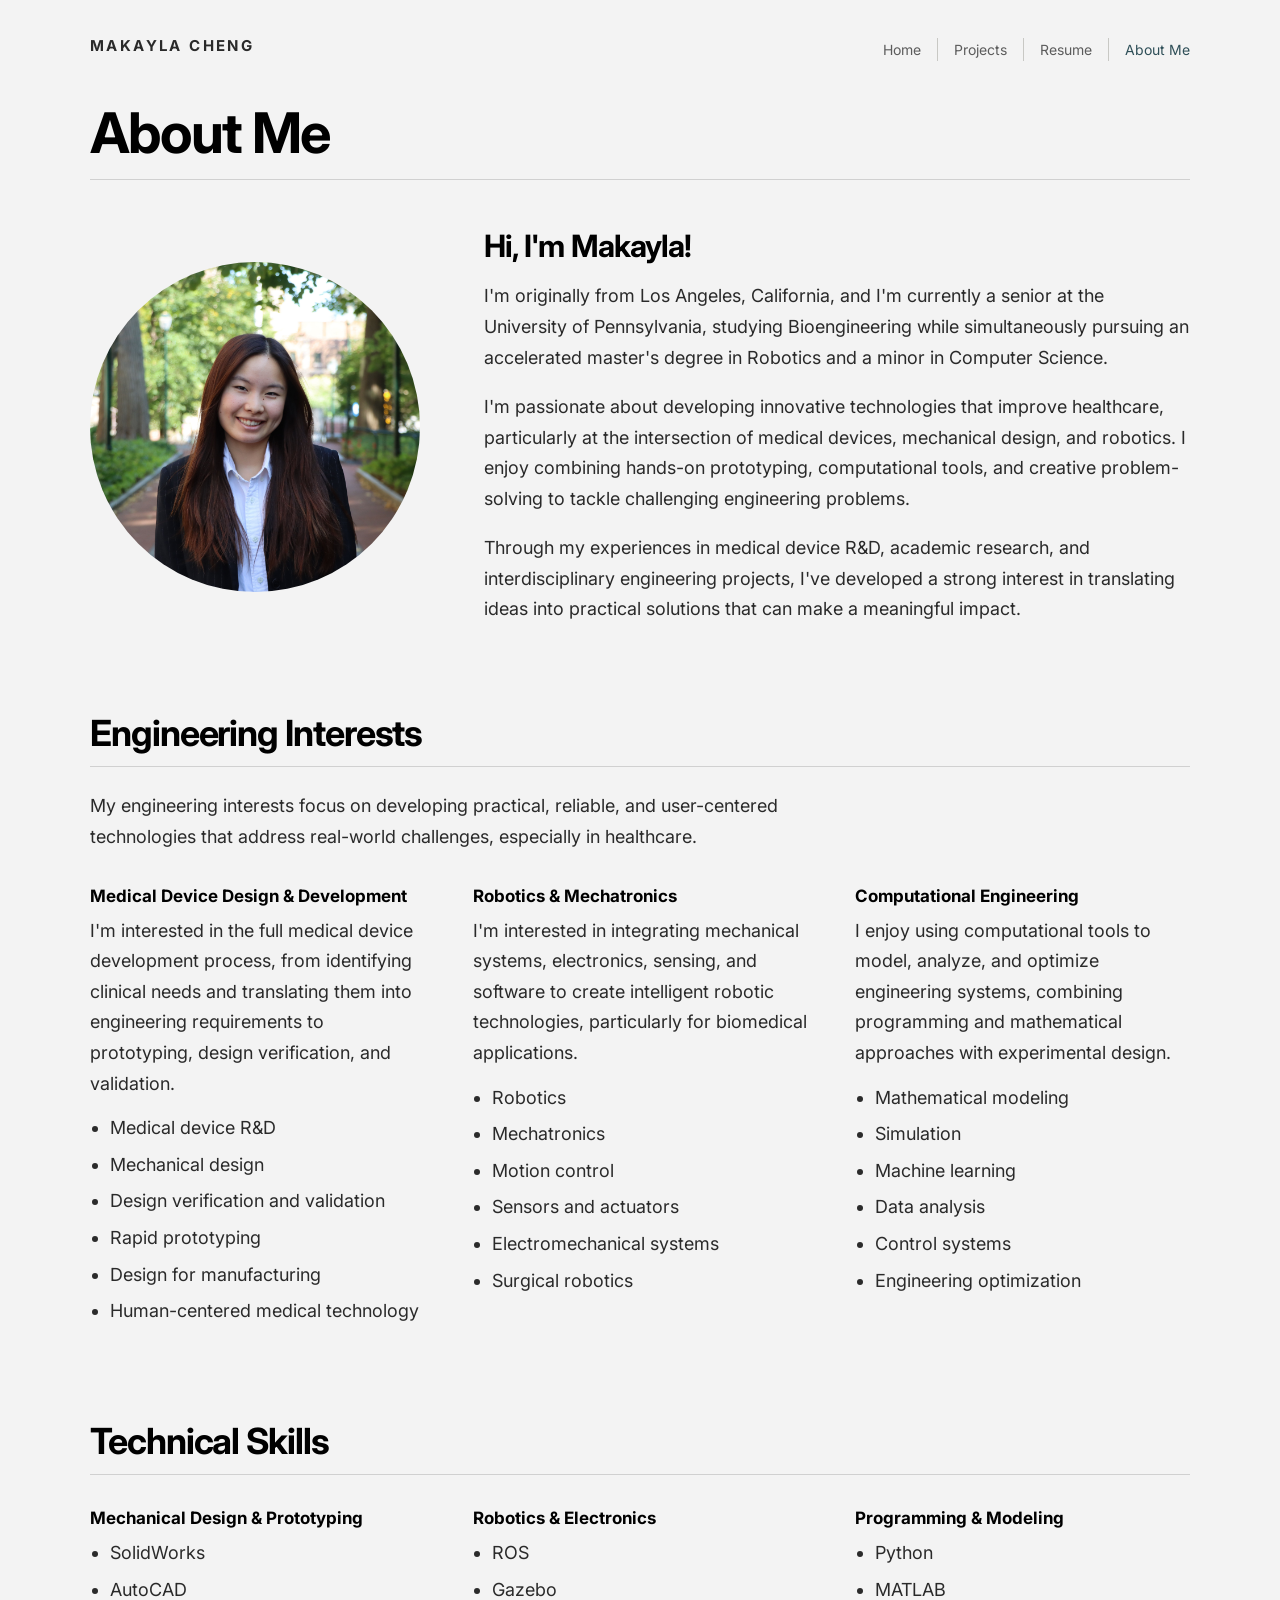
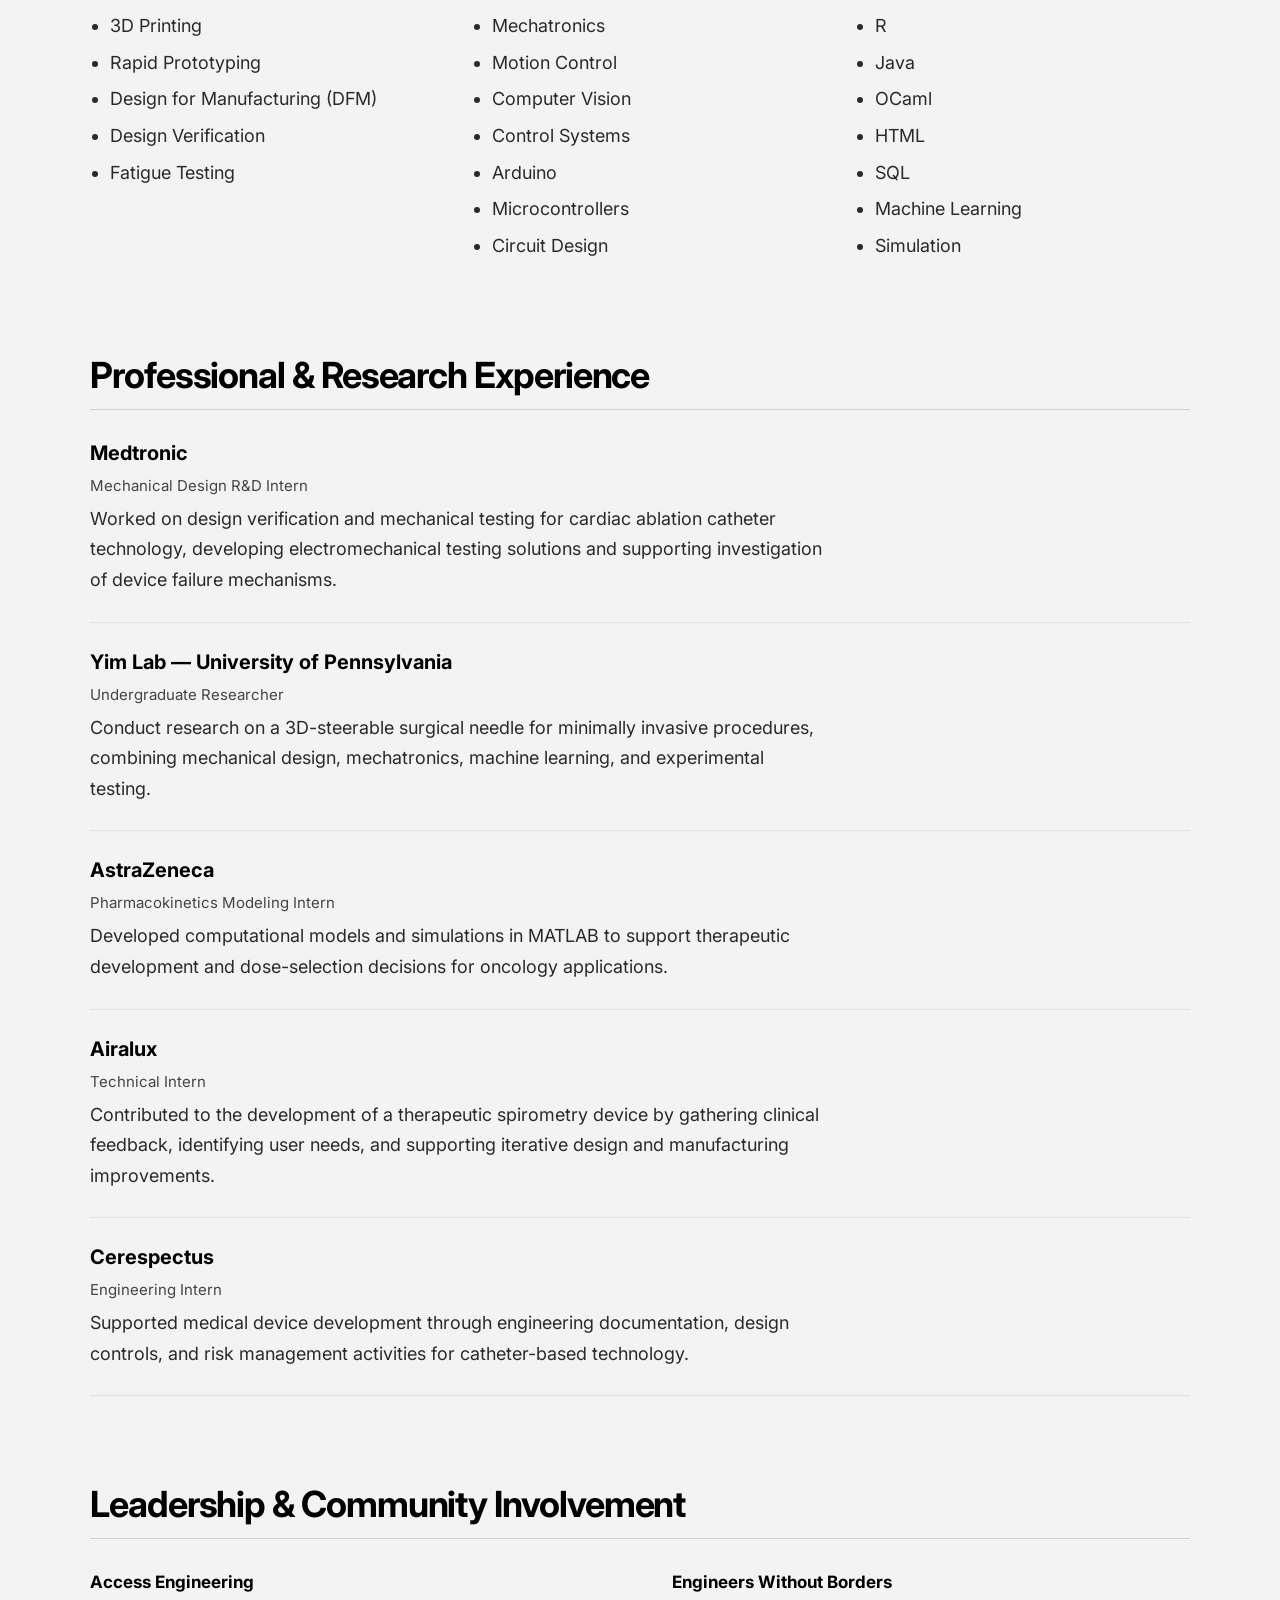
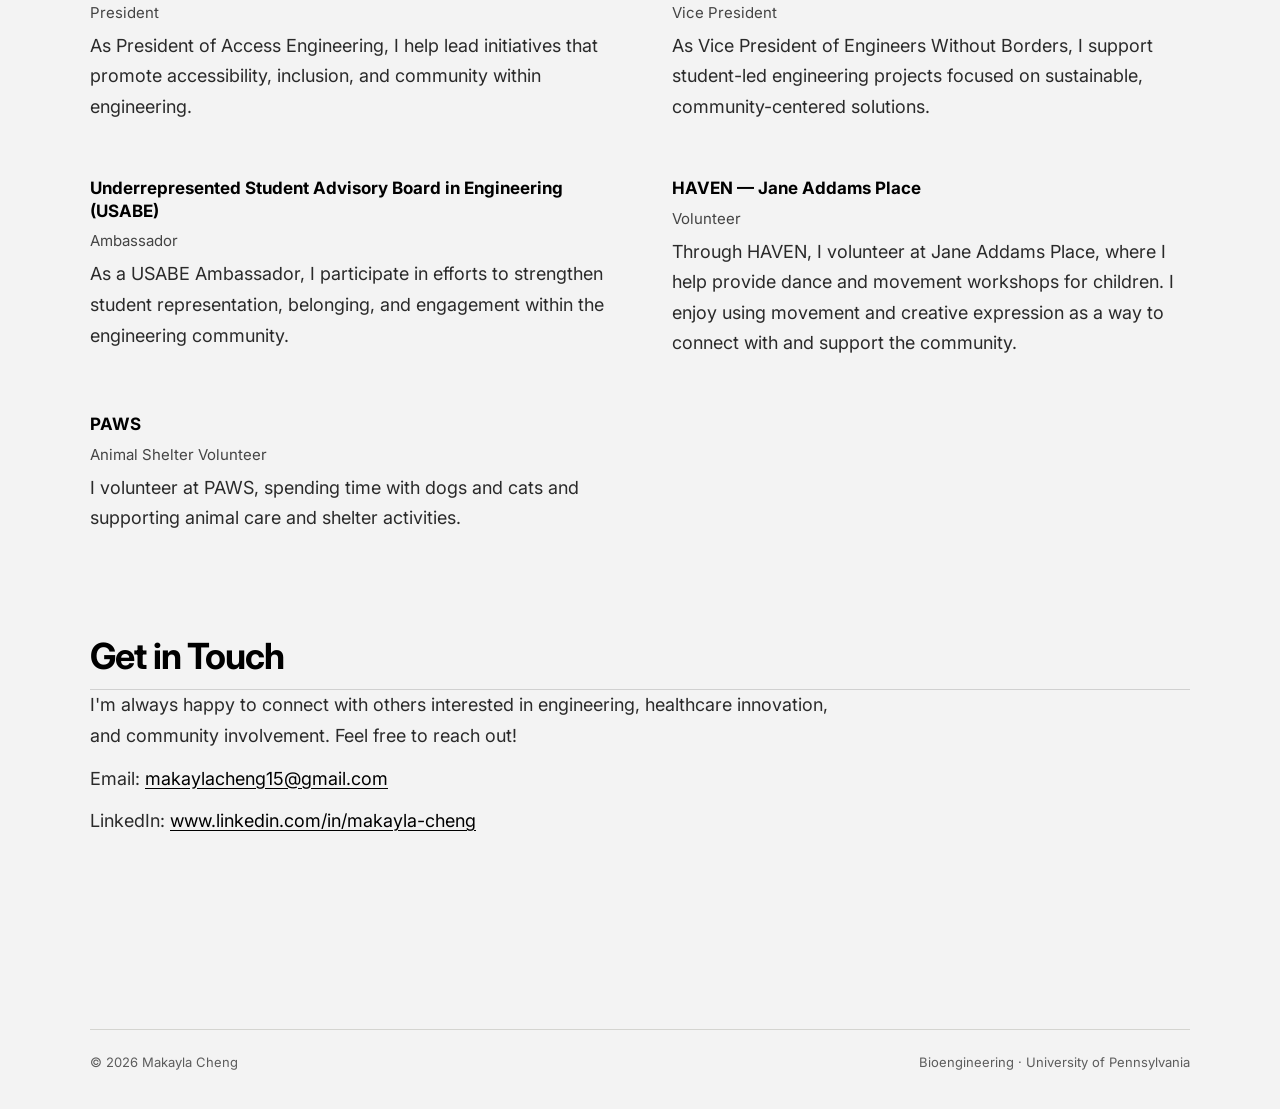
==== about.html @ 1a9240d8 "Publish the bioengineering portfolio for GitHub Pages." ====
<!DOCTYPE html>
<html lang="en">
  <head>
    <meta charset="utf-8">
    <meta name="viewport" content="width=device-width, initial-scale=1">
    <meta name="description" content="About Makayla Cheng, a bioengineering student at the University of Pennsylvania focused on medical devices, robotics, and engineering design.">
    <title>About Me | Makayla Cheng</title>
    <link rel="preconnect" href="https://fonts.googleapis.com">
    <link rel="preconnect" href="https://fonts.gstatic.com" crossorigin>
    <link href="https://fonts.googleapis.com/css2?family=Inter:wght@400;600;700&family=Source+Sans+3:wght@400;600;700&display=swap" rel="stylesheet">
    <link rel="stylesheet" href="style.css">
  </head>
  <body data-page="about">
    <a class="skip-link" href="#content">Skip to content</a>
    <header class="site-header wrap">
      <a class="brand" href="index.html">Makayla Cheng</a>
      <button class="nav-toggle" type="button" aria-expanded="false" aria-controls="primary-nav">Menu</button>
      <nav id="primary-nav" class="primary-nav" aria-label="Primary">
        <a href="index.html">Home</a>
        <a href="projects.html">Projects</a>
        <a href="resume.html">Resume</a>
        <a href="about.html" aria-current="page">About Me</a>
      </nav>
    </header>
    <main id="content" class="wrap page about-page">
      <h1>About Me</h1>

      <div class="about-intro">
        <figure class="about-portrait">
          <img src="assets/images/portrait/Makayla's%20Headshot.jpg" alt="Headshot of Makayla Cheng">
        </figure>
        <div>
          <h2>Hi, I'm Makayla!</h2>
          <p>I'm originally from Los Angeles, California, and I'm currently a senior at the University of Pennsylvania, studying Bioengineering while simultaneously pursuing an accelerated master's degree in Robotics and a minor in Computer Science.</p>
          <p>I'm passionate about developing innovative technologies that improve healthcare, particularly at the intersection of medical devices, mechanical design, and robotics. I enjoy combining hands-on prototyping, computational tools, and creative problem-solving to tackle challenging engineering problems.</p>
          <p>Through my experiences in medical device R&amp;D, academic research, and interdisciplinary engineering projects, I've developed a strong interest in translating ideas into practical solutions that can make a meaningful impact.</p>
        </div>
      </div>

      <section class="about-block" aria-labelledby="interests-heading">
        <h2 id="interests-heading">Engineering Interests</h2>
        <p class="about-lead">My engineering interests focus on developing practical, reliable, and user-centered technologies that address real-world challenges, especially in healthcare.</p>
        <div class="about-columns">
          <article>
            <h3>Medical Device Design &amp; Development</h3>
            <p>I'm interested in the full medical device development process, from identifying clinical needs and translating them into engineering requirements to prototyping, design verification, and validation.</p>
            <ul>
              <li>Medical device R&amp;D</li>
              <li>Mechanical design</li>
              <li>Design verification and validation</li>
              <li>Rapid prototyping</li>
              <li>Design for manufacturing</li>
              <li>Human-centered medical technology</li>
            </ul>
          </article>
          <article>
            <h3>Robotics &amp; Mechatronics</h3>
            <p>I'm interested in integrating mechanical systems, electronics, sensing, and software to create intelligent robotic technologies, particularly for biomedical applications.</p>
            <ul>
              <li>Robotics</li>
              <li>Mechatronics</li>
              <li>Motion control</li>
              <li>Sensors and actuators</li>
              <li>Electromechanical systems</li>
              <li>Surgical robotics</li>
            </ul>
          </article>
          <article>
            <h3>Computational Engineering</h3>
            <p>I enjoy using computational tools to model, analyze, and optimize engineering systems, combining programming and mathematical approaches with experimental design.</p>
            <ul>
              <li>Mathematical modeling</li>
              <li>Simulation</li>
              <li>Machine learning</li>
              <li>Data analysis</li>
              <li>Control systems</li>
              <li>Engineering optimization</li>
            </ul>
          </article>
        </div>
      </section>

      <section class="about-block" aria-labelledby="skills-heading">
        <h2 id="skills-heading">Technical Skills</h2>
        <div class="about-columns">
          <article>
            <h3>Mechanical Design &amp; Prototyping</h3>
            <ul>
              <li>SolidWorks</li>
              <li>AutoCAD</li>
              <li>3D Printing</li>
              <li>Rapid Prototyping</li>
              <li>Design for Manufacturing (DFM)</li>
              <li>Design Verification</li>
              <li>Fatigue Testing</li>
            </ul>
          </article>
          <article>
            <h3>Robotics &amp; Electronics</h3>
            <ul>
              <li>ROS</li>
              <li>Gazebo</li>
              <li>Mechatronics</li>
              <li>Motion Control</li>
              <li>Computer Vision</li>
              <li>Control Systems</li>
              <li>Arduino</li>
              <li>Microcontrollers</li>
              <li>Circuit Design</li>
            </ul>
          </article>
          <article>
            <h3>Programming &amp; Modeling</h3>
            <ul>
              <li>Python</li>
              <li>MATLAB</li>
              <li>R</li>
              <li>Java</li>
              <li>OCaml</li>
              <li>HTML</li>
              <li>SQL</li>
              <li>Machine Learning</li>
              <li>Simulation</li>
            </ul>
          </article>
        </div>
      </section>

      <section class="about-block" aria-labelledby="experience-heading">
        <h2 id="experience-heading">Professional &amp; Research Experience</h2>
        <div class="about-experience">
          <article class="about-role">
            <h3>Medtronic</h3>
            <p class="role">Mechanical Design R&amp;D Intern</p>
            <p>Worked on design verification and mechanical testing for cardiac ablation catheter technology, developing electromechanical testing solutions and supporting investigation of device failure mechanisms.</p>
          </article>
          <article class="about-role">
            <h3>Yim Lab — University of Pennsylvania</h3>
            <p class="role">Undergraduate Researcher</p>
            <p>Conduct research on a 3D-steerable surgical needle for minimally invasive procedures, combining mechanical design, mechatronics, machine learning, and experimental testing.</p>
          </article>
          <article class="about-role">
            <h3>AstraZeneca</h3>
            <p class="role">Pharmacokinetics Modeling Intern</p>
            <p>Developed computational models and simulations in MATLAB to support therapeutic development and dose-selection decisions for oncology applications.</p>
          </article>
          <article class="about-role">
            <h3>Airalux</h3>
            <p class="role">Technical Intern</p>
            <p>Contributed to the development of a therapeutic spirometry device by gathering clinical feedback, identifying user needs, and supporting iterative design and manufacturing improvements.</p>
          </article>
          <article class="about-role">
            <h3>Cerespectus</h3>
            <p class="role">Engineering Intern</p>
            <p>Supported medical device development through engineering documentation, design controls, and risk management activities for catheter-based technology.</p>
          </article>
        </div>
      </section>

      <section class="about-block" aria-labelledby="leadership-heading">
        <h2 id="leadership-heading">Leadership &amp; Community Involvement</h2>
        <div class="about-columns about-columns-2">
          <article>
            <h3>Access Engineering</h3>
            <p class="role">President</p>
            <p>As President of Access Engineering, I help lead initiatives that promote accessibility, inclusion, and community within engineering.</p>
          </article>
          <article>
            <h3>Engineers Without Borders</h3>
            <p class="role">Vice President</p>
            <p>As Vice President of Engineers Without Borders, I support student-led engineering projects focused on sustainable, community-centered solutions.</p>
          </article>
          <article>
            <h3>Underrepresented Student Advisory Board in Engineering (USABE)</h3>
            <p class="role">Ambassador</p>
            <p>As a USABE Ambassador, I participate in efforts to strengthen student representation, belonging, and engagement within the engineering community.</p>
          </article>
          <article>
            <h3>HAVEN — Jane Addams Place</h3>
            <p class="role">Volunteer</p>
            <p>Through HAVEN, I volunteer at Jane Addams Place, where I help provide dance and movement workshops for children. I enjoy using movement and creative expression as a way to connect with and support the community.</p>
          </article>
          <article>
            <h3>PAWS</h3>
            <p class="role">Animal Shelter Volunteer</p>
            <p>I volunteer at PAWS, spending time with dogs and cats and supporting animal care and shelter activities.</p>
          </article>
        </div>
      </section>

      <section class="about-block about-contact" aria-labelledby="contact-heading">
        <h2 id="contact-heading">Get in Touch</h2>
        <p class="about-lead">I'm always happy to connect with others interested in engineering, healthcare innovation, and community involvement. Feel free to reach out!</p>
        <p>Email: <a href="mailto:makaylacheng15@gmail.com">makaylacheng15@gmail.com</a></p>
        <p>LinkedIn: <a href="https://www.linkedin.com/in/makayla-cheng" target="_blank" rel="noopener noreferrer">www.linkedin.com/in/makayla-cheng</a></p>
      </section>
    </main>
    <footer class="site-footer wrap">
      <span>&copy; <span id="year"></span> Makayla Cheng</span>
      <span>Bioengineering · University of Pennsylvania</span>
    </footer>
    <script src="js/projects-data.js"></script>
    <script src="js/site.js"></script>
  </body>
</html>
---- style.css ----
:root {
  --bg: #f5f5f3;
  --white: #ffffff;
  --ink: #161616;
  --muted: #5c5c5c;
  --line: #d4d4d0;
  --accent: #2f4f58;
  --placeholder: #e4e4e0;
  --placeholder-text: #6a6a66;
  --max: 1100px;
  --radius: 8px;
}

*,
*::before,
*::after {
  box-sizing: border-box;
}

html {
  scroll-behavior: smooth;
}

@media (prefers-reduced-motion: reduce) {
  html {
    scroll-behavior: auto;
  }

  *,
  *::before,
  *::after {
    animation: none !important;
    transition: none !important;
  }
}

body {
  margin: 0;
  background: var(--bg);
  color: var(--ink);
  font-family: "Source Sans 3", "Helvetica Neue", Helvetica, Arial, sans-serif;
  font-size: 17px;
  line-height: 1.65;
}

img {
  max-width: 100%;
  display: block;
}

a {
  color: inherit;
  text-decoration: none;
}

a:hover {
  color: var(--accent);
}

:focus-visible {
  outline: 2px solid var(--accent);
  outline-offset: 3px;
}

.skip-link {
  position: absolute;
  left: 12px;
  top: -48px;
  background: var(--ink);
  color: var(--white);
  padding: 8px 12px;
  z-index: 20;
}

.skip-link:focus {
  top: 12px;
}

.wrap {
  width: min(var(--max), calc(100% - 64px));
  margin-inline: auto;
}

.site-header {
  display: flex;
  align-items: flex-start;
  justify-content: space-between;
  gap: 24px;
  padding: 36px 0 28px;
}

.brand {
  font-size: 15px;
  font-weight: 700;
  letter-spacing: 0.16em;
  text-transform: uppercase;
  line-height: 1.3;
}

.brand:hover {
  color: var(--ink);
}

.nav-toggle {
  display: none;
  border: 1px solid var(--line);
  background: transparent;
  color: var(--ink);
  padding: 8px 12px;
  font: inherit;
  font-size: 13px;
  letter-spacing: 0.08em;
  text-transform: uppercase;
  cursor: pointer;
}

.primary-nav {
  display: flex;
  align-items: center;
  gap: 0;
  padding-top: 2px;
}

.primary-nav a {
  font-size: 14px;
  padding: 0 16px;
  color: var(--muted);
  border-right: 1px solid #c8c8c4;
}

.primary-nav a:last-child {
  border-right: 0;
  padding-right: 0;
}

.primary-nav a:first-child {
  padding-left: 0;
}

.primary-nav a[aria-current="page"] {
  color: var(--accent);
}

.primary-nav a:hover {
  color: var(--ink);
}

main {
  min-height: calc(100vh - 176px);
}

.page {
  padding: 12px 0 104px;
}

h1,
h2,
h3 {
  font-weight: 700;
  letter-spacing: -0.03em;
  line-height: 1.15;
  color: var(--ink);
}

h1 {
  font-size: clamp(36px, 5.4vw, 58px);
  margin: 0 0 16px;
}

h2 {
  font-size: 22px;
  margin: 0;
}

h3 {
  font-size: 16px;
  font-weight: 600;
  margin: 12px 0 0;
  letter-spacing: 0;
}

p {
  margin: 0 0 1em;
}

.muted {
  color: var(--muted);
}

.lede {
  max-width: 38rem;
  color: var(--ink);
  font-size: 17px;
  line-height: 1.55;
}

body[data-page="home"] {
  min-height: 100vh;
  display: flex;
  flex-direction: column;
  font-family: Inter, Helvetica, Arial, sans-serif;
  background: #f3f3f3;
  color: #000;
}

body[data-page="home"] .wrap {
  width: min(1120px, calc(100% - 96px));
}

.home {
  display: grid;
  grid-template-columns: minmax(0, 45%) minmax(0, 1fr);
  column-gap: clamp(40px, 5vw, 72px);
  align-items: center;
  flex: 1;
  min-height: 0;
  padding: 56px 0 72px;
}

.portrait {
  margin: 0;
  width: 100%;
}

.portrait img,
.project-hero img,
.media-grid img,
.project-thumb img {
  width: 100%;
  height: 100%;
  object-fit: cover;
  background: var(--placeholder);
}

.home .portrait {
  position: relative;
  width: 100%;
  margin: 0;
  aspect-ratio: 1;
  border-radius: 50%;
  overflow: hidden;
  justify-self: start;
}

.home .portrait img {
  position: absolute;
  inset: 0;
  width: 100%;
  height: 100%;
  max-width: none;
  object-fit: cover;
  object-position: 45% 50%;
  transform: none;
}

.home-copy {
  width: 100%;
  max-width: 36rem;
}

.home-copy h1 {
  font-size: clamp(40px, 4.6vw, 64px);
  margin: 0 0 18px;
  font-weight: 700;
  letter-spacing: -0.035em;
  line-height: 1.05;
  text-wrap: balance;
  color: #000;
}

.home-copy .home-subhead {
  margin: 0 0 28px;
  font-size: clamp(20px, 2vw, 26px);
  font-weight: 700;
  line-height: 1.3;
  letter-spacing: 0;
  color: #000;
}

.home-copy p {
  margin: 0 0 1.15em;
  font-size: clamp(16px, 1.2vw, 18px);
  font-weight: 400;
  line-height: 1.65;
  color: #000;
}

.home-copy p:last-child {
  margin-bottom: 0;
}

.home-contact {
  display: grid;
  grid-template-columns: repeat(3, minmax(0, 1fr));
  gap: 28px 40px;
  border-top: 1px solid #d0d0d0;
  padding: 28px 0 48px;
  margin-top: auto;
}

.home-contact-item strong {
  display: block;
  margin-bottom: 8px;
  font-size: 16px;
  font-weight: 700;
  color: #000;
}

.home-contact-item a {
  display: inline-block;
  font-size: 16px;
  font-weight: 400;
  line-height: 1.5;
  color: #000;
  overflow-wrap: anywhere;
}

.home-contact-item a:hover {
  color: #000;
  text-decoration: underline;
  text-underline-offset: 3px;
}

.text-link {
  display: inline-block;
  margin-top: 32px;
  font-size: 13px;
  font-weight: 600;
  letter-spacing: 0.14em;
  text-transform: uppercase;
  border-bottom: 1px solid var(--ink);
  padding-bottom: 3px;
}

.text-link:hover {
  color: var(--accent);
  border-bottom-color: var(--accent);
}

.category-block {
  margin: 72px 0 16px;
}

.category-block h2 {
  padding-bottom: 8px;
  border-bottom: 1px solid var(--ink);
  font-size: 20px;
  font-weight: 700;
  letter-spacing: -0.02em;
}

.thumb-grid {
  display: grid;
  grid-template-columns: repeat(3, minmax(0, 1fr));
  gap: 32px 24px;
  margin-top: 28px;
}

.project-card {
  display: block;
  color: var(--ink);
  cursor: pointer;
}

.project-card:hover {
  color: var(--ink);
}

.project-thumb {
  overflow: hidden;
  border-radius: 8px;
  aspect-ratio: 4 / 3;
  background: #f3f3f3;
}

.project-thumb img {
  object-fit: cover;
  object-position: center;
  transition: transform 0.35s ease, opacity 0.35s ease;
}

.project-thumb img.is-contain {
  object-fit: contain;
}

.thumb-placeholder,
.project-hero-placeholder {
  display: grid;
  place-items: center;
  width: 100%;
  height: 100%;
  min-height: 180px;
  padding: 16px;
  background: #ececea;
  color: #5c5c5c;
  text-align: center;
  font-size: 14px;
}

.project-card:hover .project-thumb img,
.project-card:focus-visible .project-thumb img {
  transform: scale(1.035);
  opacity: 0.92;
}

.project-card:hover .project-thumb img.is-contain,
.project-card:focus-visible .project-thumb img.is-contain {
  transform: none;
}

.project-card h3 {
  text-align: center;
  font-size: 15px;
  font-weight: 600;
  margin: 14px 8px 0;
  line-height: 1.35;
}

.page-intro {
  margin-bottom: 8px;
}

.page-intro h1 {
  margin-bottom: 14px;
}

.back-link {
  display: inline-block;
  margin-bottom: 28px;
  font-size: 14px;
  font-weight: 600;
  color: var(--accent);
}

.project-kicker {
  margin: 0 0 8px;
  font-size: 13px;
  letter-spacing: 0.08em;
  text-transform: uppercase;
  color: var(--muted);
}

.project-hero {
  margin: 28px 0 44px;
}

.project-subtitle {
  margin: -4px 0 20px;
  font-size: 18px;
  color: #2a2a2a;
}

.project-hero img {
  width: 100%;
  height: auto;
  aspect-ratio: auto;
  object-fit: contain;
  background: #f3f3f3;
  border-radius: 8px;
}

.project-hero-placeholder {
  aspect-ratio: 4 / 3;
  max-width: 720px;
  margin-bottom: 36px;
  border-radius: 8px;
}

.project-gallery {
  display: grid;
  grid-template-columns: repeat(2, minmax(0, 1fr));
  gap: 24px;
  margin-top: 8px;
}

.project-gallery img {
  width: 100%;
  height: auto;
  object-fit: contain;
  background: #f3f3f3;
  border-radius: 8px;
}

.project-gallery-section {
  max-width: none;
}

.project-video {
  display: block;
  width: 100%;
  max-width: 46rem;
  margin-top: 8px;
  background: #111;
  border-radius: 8px;
}

.project-section {
  max-width: 46rem;
  margin-bottom: 36px;
}

.project-section h2 {
  font-size: 20px;
  margin-bottom: 10px;
  padding-bottom: 8px;
  border-bottom: 1px solid var(--line);
}

.project-section p,
.project-section li {
  color: #3a3a3a;
}

.skill-list {
  columns: 2;
  column-gap: 40px;
  margin: 12px 0 0;
  padding-left: 1.15em;
}

.skill-list li {
  break-inside: avoid;
  margin: 0 0 8px;
}

.project-back-end {
  margin-top: 8px;
}

.media-grid {
  display: grid;
  grid-template-columns: repeat(2, minmax(0, 1fr));
  gap: 20px;
  max-width: none;
  margin: 16px 0 24px;
}

.media-grid figure,
.portrait {
  margin: 0;
}

figcaption,
.hint {
  margin-top: 8px;
  font-size: 13px;
  color: var(--muted);
}

code {
  font-size: 0.92em;
}

.video-placeholder {
  display: grid;
  place-items: center;
  min-height: 220px;
  padding: 24px;
  background: var(--placeholder);
  color: var(--placeholder-text);
  border-radius: var(--radius);
  text-align: center;
}

.button {
  display: inline-block;
  background: var(--ink);
  color: var(--white);
  padding: 12px 22px;
  font-size: 14px;
  font-weight: 600;
  letter-spacing: 0.04em;
  border-radius: 3px;
}

.button:hover {
  background: var(--accent);
  color: var(--white);
}

body[data-page="resume"] {
  background: #f3f3f3;
  color: #000;
  font-family: Inter, "Source Sans 3", Helvetica, Arial, sans-serif;
}

.resume-layout {
  width: min(920px, 100%);
  margin-inline: auto;
  padding-top: 12px;
}

.resume-layout h1 {
  margin: 0;
  padding-bottom: 14px;
  border-bottom: 1px solid #d0d0d0;
  color: #000;
  font-size: clamp(40px, 5vw, 56px);
}

.resume-lead {
  margin: 22px 0 20px;
  color: #000;
  font-size: 18px;
  line-height: 1.5;
}

.resume-actions {
  display: flex;
  flex-wrap: wrap;
  align-items: center;
  gap: 16px 28px;
  margin-bottom: 36px;
}

.resume-open {
  font-size: 15px;
  font-weight: 600;
  color: #000;
  text-decoration: underline;
  text-underline-offset: 3px;
}

.resume-open:hover {
  color: #000;
}

.resume-viewer {
  width: 100%;
  margin: 0;
  min-height: 0;
  border: 1px solid #e2e2e2;
  border-radius: 0;
  background: #fff;
}

.resume-viewer iframe {
  display: block;
  width: 100%;
  height: 1240px;
  border: 0;
  background: #fff;
}

.resume-fallback {
  margin: 14px 0 0;
  font-size: 15px;
  line-height: 1.5;
  color: #000;
}

.resume-fallback a {
  color: #000;
  text-decoration: underline;
  text-underline-offset: 3px;
}

body[data-page="about"] {
  background: #f3f3f3;
  color: #2a2a2a;
  font-family: Inter, "Source Sans 3", Helvetica, Arial, sans-serif;
}

.about-page h1 {
  margin: 0;
  padding-bottom: 14px;
  border-bottom: 1px solid #d0d0d0;
  color: #000;
  font-size: clamp(40px, 5vw, 56px);
}

.about-intro {
  display: grid;
  grid-template-columns: 330px minmax(0, 1fr);
  gap: 28px 64px;
  align-items: center;
  margin: 48px 0 88px;
}

.about-portrait {
  position: relative;
  width: 330px;
  height: 330px;
  margin: 0;
  border-radius: 50%;
  overflow: hidden;
  justify-self: start;
}

.about-portrait img {
  position: absolute;
  inset: 0;
  width: 100%;
  height: 100%;
  max-width: none;
  object-fit: cover;
  object-position: 45% 50%;
}

.about-intro h2 {
  margin: 0 0 16px;
  padding: 0;
  border: 0;
  color: #000;
  font-size: clamp(26px, 2.4vw, 32px);
  font-weight: 700;
  letter-spacing: -0.03em;
  line-height: 1.2;
}

.about-intro p,
.about-lead,
.about-block p,
.about-columns li {
  font-size: 18px;
  line-height: 1.7;
  color: #2a2a2a;
}

.about-intro p {
  margin: 0 0 1.05em;
}

.about-intro p:last-child {
  margin-bottom: 0;
}

.about-block {
  margin: 0 0 88px;
}

.about-block h2 {
  margin: 0;
  padding-bottom: 12px;
  border-bottom: 1px solid #d0d0d0;
  color: #000;
  font-size: clamp(28px, 3vw, 36px);
  letter-spacing: -0.03em;
}

.about-lead {
  margin: 24px 0 32px;
  max-width: 48rem;
}

.about-columns {
  display: grid;
  grid-template-columns: repeat(3, minmax(0, 1fr));
  gap: 40px 48px;
  margin-top: 32px;
}

.about-columns-2 {
  grid-template-columns: repeat(2, minmax(0, 1fr));
  gap: 40px 64px;
}

.about-columns h3,
.about-role h3 {
  margin: 0 0 8px;
  color: #000;
  font-size: 17px;
  font-weight: 700;
  letter-spacing: 0;
  line-height: 1.35;
}

.about-columns p {
  margin: 0 0 14px;
}

.about-columns ul {
  margin: 0;
  padding: 0 0 0 1.15em;
}

.about-columns li {
  margin: 0 0 6px;
}

.about-columns .role,
.about-role .role {
  margin: 0 0 8px;
  font-size: 15px;
  line-height: 1.4;
  color: #444;
}

.about-experience {
  margin-top: 8px;
}

.about-role {
  padding: 26px 0;
  border-bottom: 1px solid #e0e0e0;
}

.about-role:first-child {
  padding-top: 22px;
}

.about-role h3 {
  font-size: 20px;
}

.about-role p:last-child {
  margin: 0;
  max-width: 46rem;
}

.about-contact p {
  margin: 0 0 12px;
}

.about-contact a {
  color: #000;
  text-decoration: underline;
  text-underline-offset: 3px;
}

.about-contact a:hover {
  color: #000;
}

.site-footer {
  border-top: 1px solid var(--line);
  padding: 22px 0 36px;
  display: flex;
  justify-content: space-between;
  gap: 16px;
  color: var(--muted);
  font-size: 13px;
}

@media (max-width: 900px) {
  .wrap {
    width: min(var(--max), calc(100% - 40px));
  }

  body[data-page="home"] .wrap {
    width: min(1180px, calc(100% - 40px));
  }

  .thumb-grid {
    grid-template-columns: repeat(2, minmax(0, 1fr));
  }

  .home {
    grid-template-columns: 1fr;
    gap: 32px;
  }

  .about-intro,
  .about-columns,
  .about-columns-2 {
    grid-template-columns: 1fr;
  }

  .about-portrait {
    width: min(320px, 78%);
    height: auto;
    aspect-ratio: 1;
    justify-self: center;
  }

  .about-intro {
    margin-top: 36px;
    margin-bottom: 64px;
    justify-items: stretch;
  }

  .about-block {
    margin-bottom: 64px;
  }

  .home {
    grid-template-columns: 1fr;
    min-height: 0;
    padding: 32px 0 56px;
    justify-items: center;
    row-gap: 36px;
  }

  .home .portrait {
    width: min(100%, 380px);
    justify-self: center;
  }

  .home-copy {
    max-width: none;
  }

  .home-copy h1 {
    font-size: clamp(36px, 8vw, 52px);
  }

  .home-contact {
    grid-template-columns: 1fr;
    gap: 22px;
    padding: 28px 0 40px;
  }

  .media-grid,
  .project-gallery {
    grid-template-columns: 1fr;
  }

  .skill-list {
    columns: 1;
  }
}

@media (max-width: 640px) {
  .wrap {
    width: min(var(--max), calc(100% - 32px));
  }

  .site-header {
    flex-wrap: wrap;
    align-items: center;
    padding-top: 20px;
  }

  .nav-toggle {
    display: inline-block;
  }

  .primary-nav {
    display: none;
    width: 100%;
    flex-direction: column;
    align-items: flex-start;
    gap: 4px;
    padding-bottom: 8px;
  }

  .primary-nav.is-open {
    display: flex;
  }

  .primary-nav a {
    border: 0;
    padding: 8px 0;
  }

  .thumb-grid {
    grid-template-columns: 1fr;
    gap: 28px;
  }

  .site-footer {
    flex-direction: column;
  }

  .resume-viewer iframe {
    height: min(70vh, 640px);
  }

  .resume-actions {
    margin-bottom: 28px;
  }

  body[data-page="home"] .wrap {
    width: min(1180px, calc(100% - 32px));
  }

  .home {
    padding: 24px 0 40px;
    row-gap: 28px;
  }

  .home .portrait {
    width: min(78%, 300px);
  }

  .home-copy h1 {
    font-size: clamp(32px, 9vw, 40px);
  }

  .home-contact {
    padding: 24px 0 36px;
  }
}
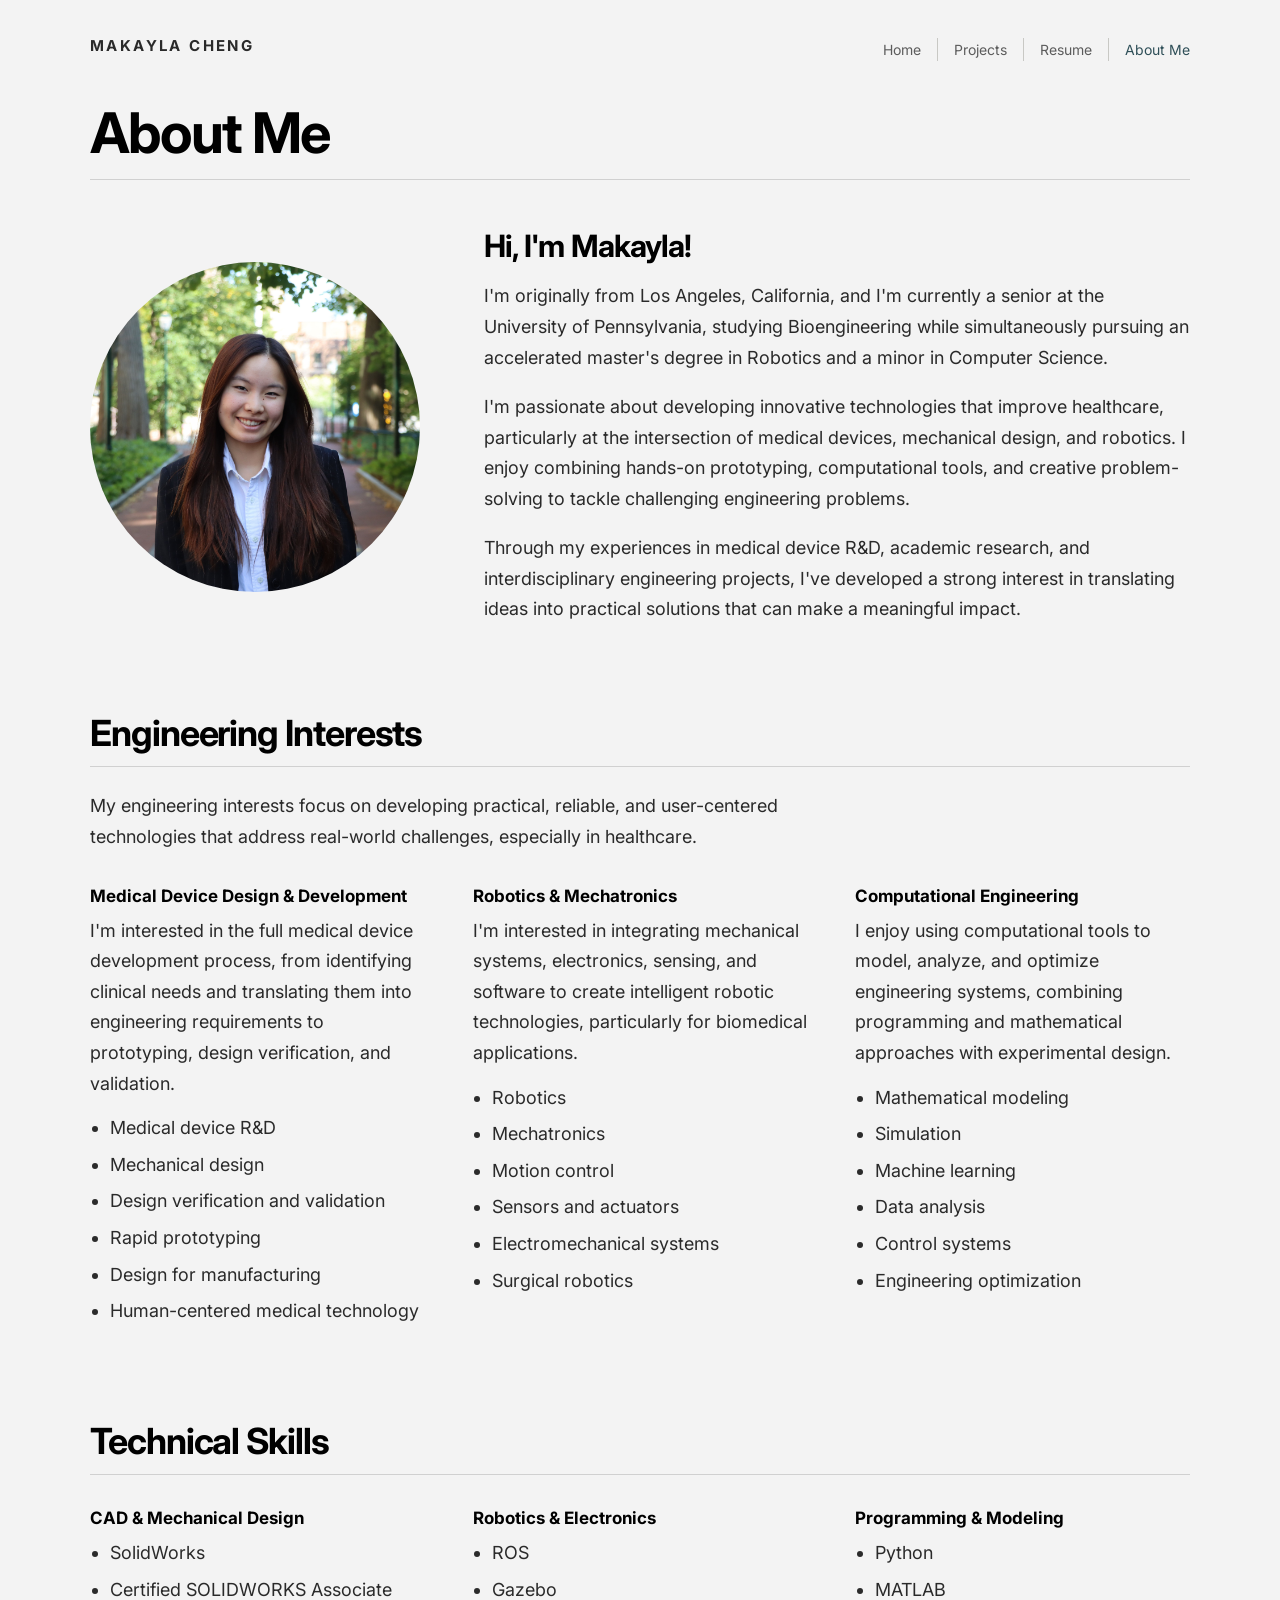
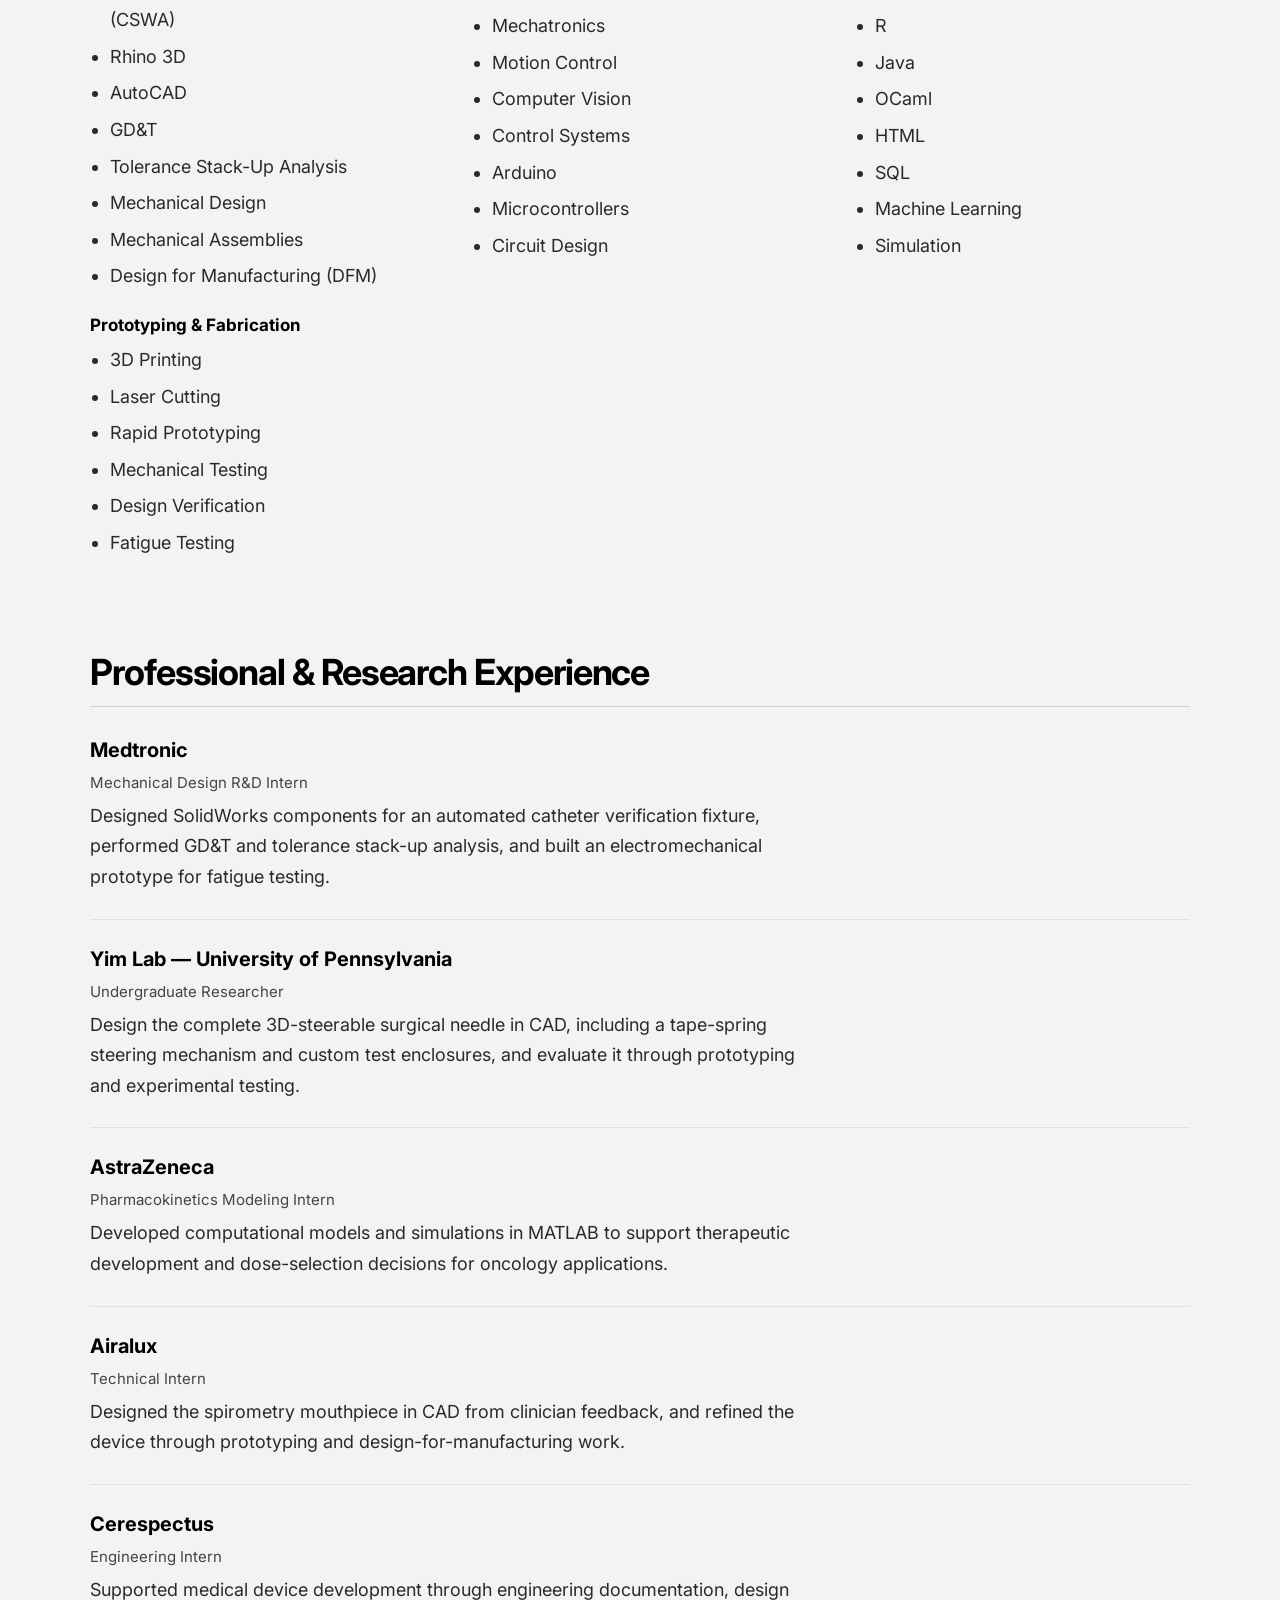
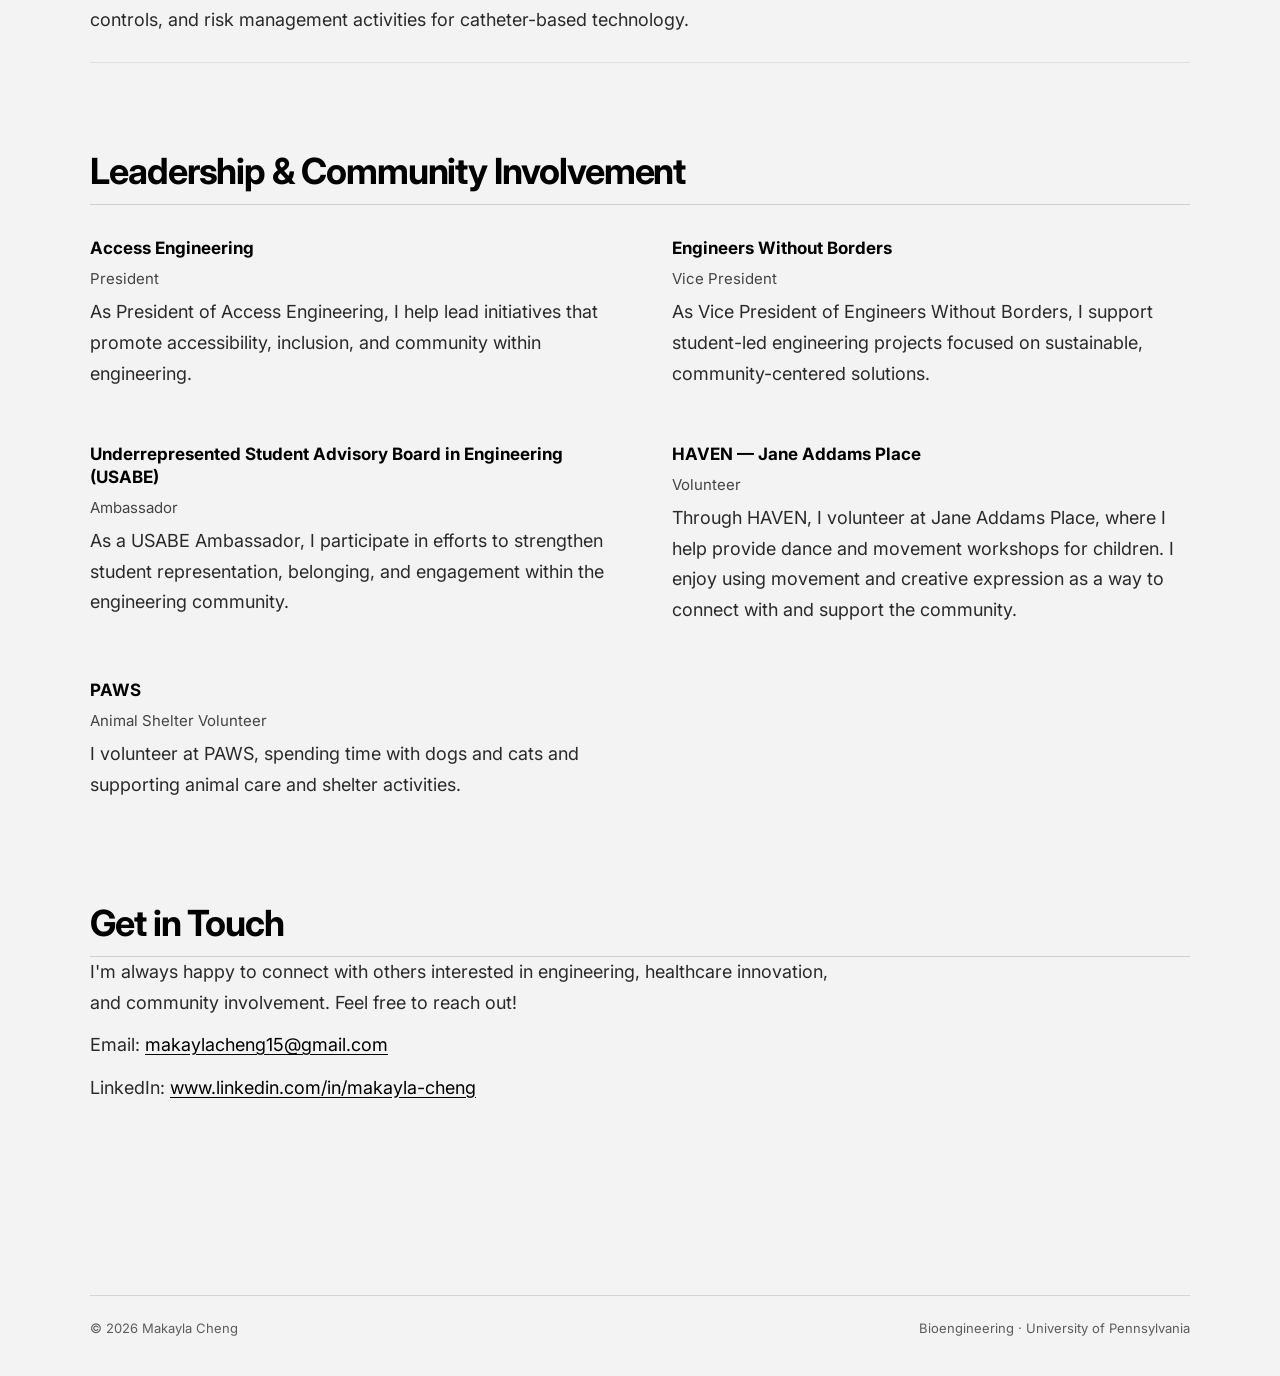
==== commit 4db45797: "Refocus the portfolio on mechanical design and add the Rhino puzzle and Morse enclosure drawings." ====
--- a/about.html
+++ b/about.html
@@ -84,13 +84,24 @@
         <h2 id="skills-heading">Technical Skills</h2>
         <div class="about-columns">
           <article>
-            <h3>Mechanical Design &amp; Prototyping</h3>
+            <h3>CAD &amp; Mechanical Design</h3>
             <ul>
               <li>SolidWorks</li>
+              <li>Certified SOLIDWORKS Associate (CSWA)</li>
+              <li>Rhino 3D</li>
               <li>AutoCAD</li>
+              <li>GD&amp;T</li>
+              <li>Tolerance Stack-Up Analysis</li>
+              <li>Mechanical Design</li>
+              <li>Mechanical Assemblies</li>
+              <li>Design for Manufacturing (DFM)</li>
+            </ul>
+            <h3 class="skill-group">Prototyping &amp; Fabrication</h3>
+            <ul>
               <li>3D Printing</li>
+              <li>Laser Cutting</li>
               <li>Rapid Prototyping</li>
-              <li>Design for Manufacturing (DFM)</li>
+              <li>Mechanical Testing</li>
               <li>Design Verification</li>
               <li>Fatigue Testing</li>
             </ul>
@@ -132,12 +143,12 @@
           <article class="about-role">
             <h3>Medtronic</h3>
             <p class="role">Mechanical Design R&amp;D Intern</p>
-            <p>Worked on design verification and mechanical testing for cardiac ablation catheter technology, developing electromechanical testing solutions and supporting investigation of device failure mechanisms.</p>
+            <p>Designed SolidWorks components for an automated catheter verification fixture, performed GD&amp;T and tolerance stack-up analysis, and built an electromechanical prototype for fatigue testing.</p>
           </article>
           <article class="about-role">
             <h3>Yim Lab — University of Pennsylvania</h3>
             <p class="role">Undergraduate Researcher</p>
-            <p>Conduct research on a 3D-steerable surgical needle for minimally invasive procedures, combining mechanical design, mechatronics, machine learning, and experimental testing.</p>
+            <p>Design the complete 3D-steerable surgical needle in CAD, including a tape-spring steering mechanism and custom test enclosures, and evaluate it through prototyping and experimental testing.</p>
           </article>
           <article class="about-role">
             <h3>AstraZeneca</h3>
@@ -147,7 +158,7 @@
           <article class="about-role">
             <h3>Airalux</h3>
             <p class="role">Technical Intern</p>
-            <p>Contributed to the development of a therapeutic spirometry device by gathering clinical feedback, identifying user needs, and supporting iterative design and manufacturing improvements.</p>
+            <p>Designed the spirometry mouthpiece in CAD from clinician feedback, and refined the device through prototyping and design-for-manufacturing work.</p>
           </article>
           <article class="about-role">
             <h3>Cerespectus</h3>
--- a/style.css
+++ b/style.css
@@ -9,6 +9,7 @@
   --placeholder-text: #6a6a66;
   --max: 1100px;
   --radius: 8px;
+  --project-media: 480px;
 }
 
 *,
@@ -441,7 +442,9 @@
 }
 
 .project-hero {
-  margin: 28px 0 44px;
+  width: min(var(--project-media), 100%);
+  max-width: min(var(--project-media), 100%);
+  margin: 20px auto 28px;
 }
 
 .project-subtitle {
@@ -451,45 +454,75 @@
 }
 
 .project-hero img {
+  display: block;
   width: 100%;
   height: auto;
-  aspect-ratio: auto;
-  object-fit: contain;
+  aspect-ratio: 4 / 3;
+  object-fit: cover;
+  object-position: center;
   background: #f3f3f3;
   border-radius: 8px;
 }
 
 .project-hero-placeholder {
   aspect-ratio: 4 / 3;
-  max-width: 720px;
-  margin-bottom: 36px;
+  width: min(var(--project-media), 100%);
+  height: auto;
+  margin: 20px auto 28px;
   border-radius: 8px;
 }
 
 .project-gallery {
   display: grid;
-  grid-template-columns: repeat(2, minmax(0, 1fr));
-  gap: 24px;
+  grid-template-columns: repeat(2, minmax(0, var(--project-media)));
+  justify-content: center;
+  column-gap: 28px;
+  row-gap: 28px;
   margin-top: 8px;
+  align-items: start;
+}
+
+.project-gallery figure {
+  margin: 0;
+}
+
+.project-gallery a {
+  display: block;
+  color: inherit;
 }
 
 .project-gallery img {
+  display: block;
   width: 100%;
   height: auto;
-  object-fit: contain;
+  aspect-ratio: 4 / 3;
+  object-fit: cover;
+  object-position: center;
   background: #f3f3f3;
   border-radius: 8px;
 }
 
-.project-gallery-section {
+.project-section.project-gallery-section {
   max-width: none;
+}
+
+.project-section#video {
+  max-width: none;
+}
+
+.project-video-wrap {
+  width: min(var(--project-media), 100%);
+  margin: 8px auto 0;
 }
 
 .project-video {
   display: block;
-  width: 100%;
-  max-width: 46rem;
-  margin-top: 8px;
+  width: auto;
+  height: auto;
+  max-width: 100%;
+  max-height: var(--project-media);
+  object-fit: contain;
+  margin: 0 auto;
   background: #111;
   border-radius: 8px;
 }
@@ -765,6 +798,10 @@
   line-height: 1.35;
 }
 
+.about-columns h3.skill-group {
+  margin-top: 22px;
+}
+
 .about-columns p {
   margin: 0 0 14px;
 }
@@ -900,8 +937,7 @@
     padding: 28px 0 40px;
   }
 
-  .media-grid,
-  .project-gallery {
+  .media-grid {
     grid-template-columns: 1fr;
   }
 
@@ -913,6 +949,10 @@
 @media (max-width: 640px) {
   .wrap {
     width: min(var(--max), calc(100% - 32px));
+  }
+
+  .project-gallery {
+    grid-template-columns: 1fr;
   }
 
   .site-header {
